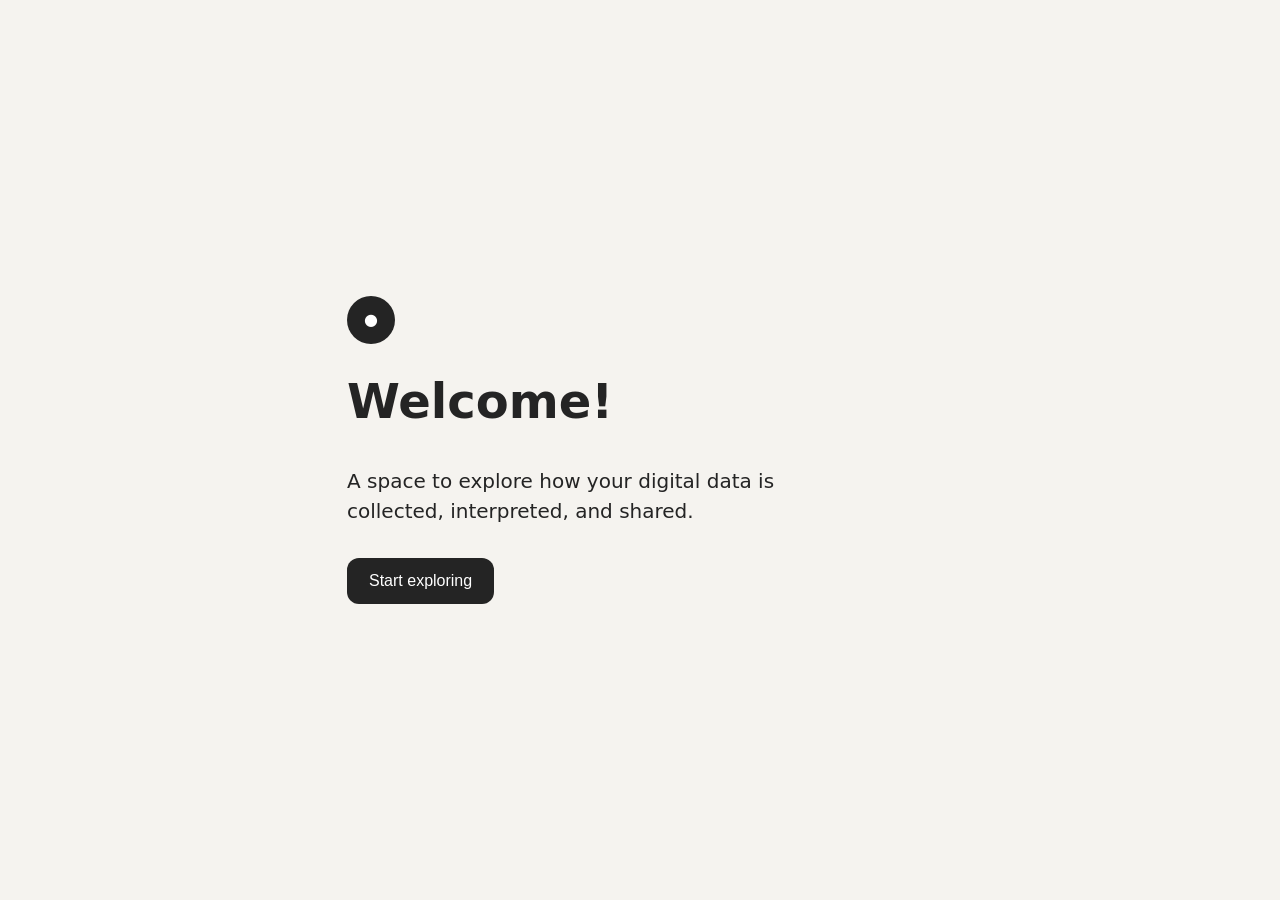
==== index.html @ 69e2d914 "init" ====
<!DOCTYPE html>
<html lang="en">
<head>
  <meta charset="UTF-8">
  <meta name="viewport" content="width=device-width, initial-scale=1.0">
  <title>Private Space</title>
  <link rel="stylesheet" href="style.css">
</head>

<body>
  <main class="container">
    <div class="logo">●</div>

    <h1>Welcome!</h1>

    <p>
      A space to explore how your digital data is collected,
      interpreted, and shared.
    </p>

    <button onclick="start()">Start exploring</button>
  </main>

  <script src="script.js"></script>
</body>
</html>
---- style.css ----
* {
  box-sizing: border-box;
}

body {
  margin: 0;
  font-family: system-ui, sans-serif;
  background: #f5f3ef;
  color: #242424;
}

.container {
  max-width: 650px;
  margin: 0 auto;
  min-height: 100vh;
  display: flex;
  flex-direction: column;
  justify-content: center;
  padding: 32px;
}

.logo {
  width: 48px;
  height: 48px;
  border-radius: 50%;
  background: #242424;
  color: white;
  display: grid;
  place-items: center;
  margin-bottom: 32px;
}

h1 {
  font-size: 48px;
  line-height: 1.05;
  margin: 0 0 20px;
}

p {
  font-size: 20px;
  line-height: 1.5;
  max-width: 520px;
  margin-bottom: 32px;
}

button {
  width: fit-content;
  padding: 14px 22px;
  border: 0;
  border-radius: 12px;
  background: #242424;
  color: white;
  font-size: 16px;
  cursor: pointer;
}

button:hover {
  opacity: 0.8;
}
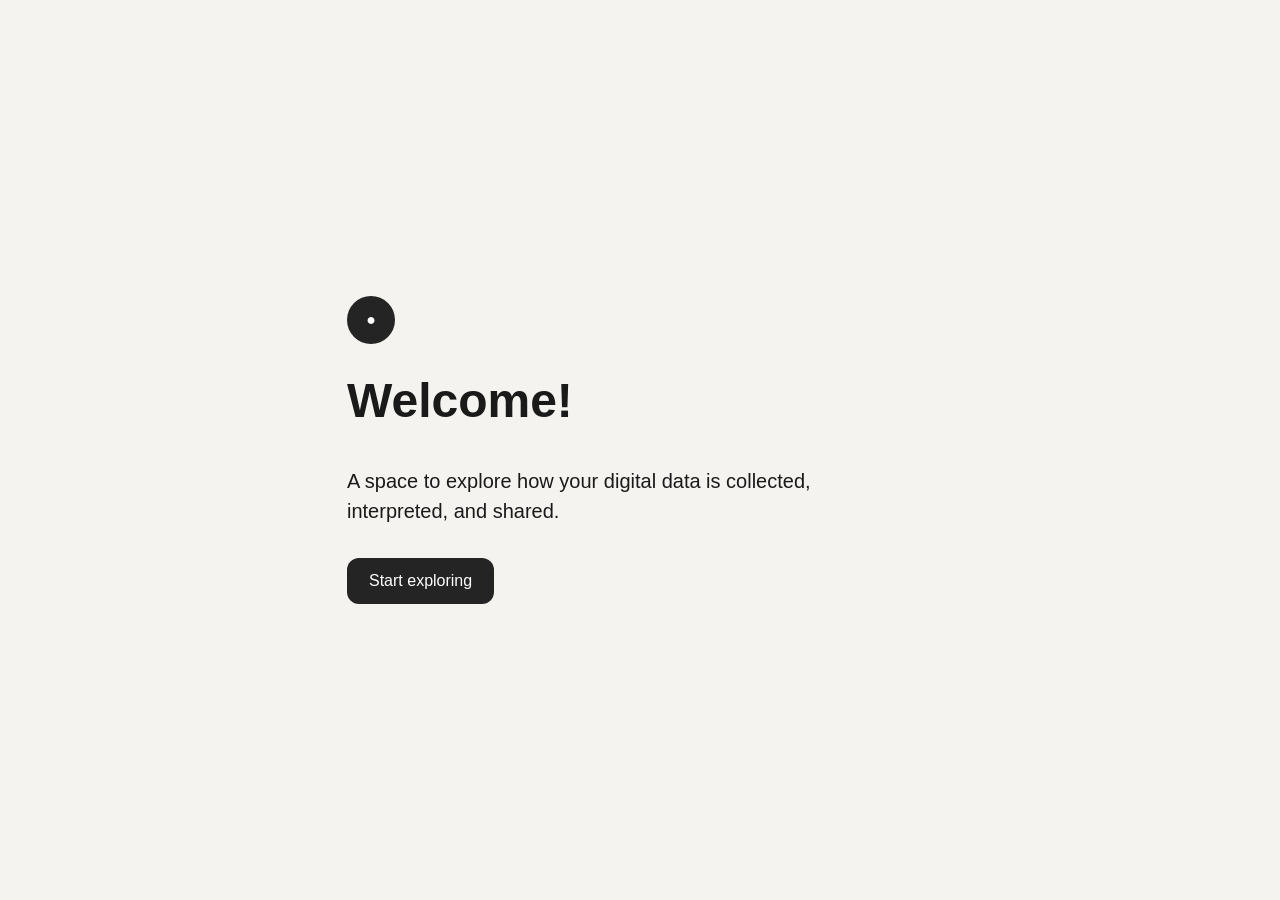
==== commit 0bd9a57c: "feat: sam conversation with interactive messaging, UI needs lots of polishing and convo is too verbo" ====
--- a/index.html
+++ b/index.html
@@ -18,7 +18,9 @@
       interpreted, and shared.
     </p>
 
-    <button onclick="start()">Start exploring</button>
+    <button onclick="window.location.href='messages.html'">
+      Start exploring
+    </button>
   </main>
 
   <script src="script.js"></script>
--- a/style.css
+++ b/style.css
@@ -56,4 +56,260 @@
 
 button:hover {
   opacity: 0.8;
+}
+
+/* Shared styles */
+
+* {
+  box-sizing: border-box;
+}
+
+body {
+  margin: 0;
+  font-family: "Nunito", sans-serif;
+  color: #1a1a1a;
+}
+
+button,
+input {
+  font: inherit;
+}
+
+button,
+a {
+  -webkit-tap-highlight-color: transparent;
+}
+
+button:focus-visible,
+a:focus-visible,
+input:focus-visible {
+  outline: 3px solid #8b684c;
+  outline-offset: 4px;
+}
+
+/* Messaging app */
+
+.app-body {
+  background: #f9f5eb;
+  min-height: 100vh;
+}
+
+.messages-app {
+  width: 100%;
+  max-width: 480px;
+  min-height: 100vh;
+  margin: 0 auto;
+  padding: 48px 20px 32px;
+  background: #fff;
+}
+
+.messages-header {
+  display: flex;
+  align-items: center;
+  justify-content: space-between;
+  gap: 12px;
+  margin: 0 4px 24px;
+}
+
+.messages-header h1 {
+  font-size: 28px;
+  font-weight: 800;
+  line-height: 1.3;
+  margin: 0;
+}
+
+.subtitle {
+  font-size: 13px;
+  color: #777;
+  margin: 4px 0 0;
+}
+
+.icon-button {
+  width: 40px;
+  height: 40px;
+  border: none;
+  border-radius: 50%;
+  background: #1a1a1a;
+  color: white;
+  font-size: 19px;
+  cursor: pointer;
+}
+
+.search-box {
+  display: flex;
+  align-items: center;
+  gap: 12px;
+  padding: 0 16px;
+  height: 46px;
+  border-radius: 30px;
+  background: #f9f5eb;
+  color: #777;
+  margin-bottom: 16px;
+}
+
+.search-box input {
+  width: 100%;
+  min-width: 0;
+  border: none;
+  outline: none;
+  background: transparent;
+  color: #1a1a1a;
+}
+
+.search-box input:focus-visible {
+  outline: 2px solid #8b684c;
+  outline-offset: 3px;
+  border-radius: 4px;
+}
+
+.conversation-list {
+  display: flex;
+  flex-direction: column;
+}
+
+.conversation {
+  display: flex;
+  align-items: center;
+  gap: 16px;
+  padding: 16px 0;
+  min-width: 0;
+  text-decoration: none;
+  color: inherit;
+  border-bottom: 1px solid rgba(0, 0, 0, 0.07);
+  transition: background 150ms ease;
+}
+
+.conversation:hover {
+  background: #fcfaf6;
+}
+
+.avatar {
+  width: 48px;
+  height: 48px;
+  flex: 0 0 48px;
+  display: grid;
+  place-items: center;
+  border: 2px solid #1a1a1a;
+  border-radius: 50%;
+  background: #f9f5eb;
+  font-size: 17px;
+  font-weight: 900;
+}
+
+.avatar-sam {
+  background: #f5e5d8;
+}
+
+.avatar-mum {
+  background: #e9efdf;
+}
+
+.avatar-alex {
+  background: #e9e5f3;
+}
+
+.conversation-info {
+  min-width: 0;
+  flex: 1;
+}
+
+.conversation-heading {
+  display: flex;
+  align-items: center;
+  gap: 8px;
+  min-width: 0;
+}
+
+.contact-name {
+  font-size: 15px;
+  font-weight: 900;
+}
+
+.tag {
+  background: #f8e8dc;
+  color: #a45d36;
+  padding: 3px 8px;
+  border-radius: 20px;
+  font-size: 10px;
+  font-weight: 900;
+  white-space: nowrap;
+}
+
+.time {
+  margin-left: auto;
+  color: #888;
+  font-size: 11px;
+  white-space: nowrap;
+}
+
+.preview {
+  overflow: hidden;
+  white-space: nowrap;
+  text-overflow: ellipsis;
+  margin: 5px 0 0;
+  color: #777;
+  font-size: 13px;
+  font-weight: 600;
+}
+
+.app-footer {
+  text-align: center;
+  font-size: 12px;
+  color: #888;
+  margin-top: 32px;
+}
+
+/* Respect reduced-motion preferences */
+
+@media (prefers-reduced-motion: reduce) {
+  *,
+  *::before,
+  *::after {
+    scroll-behavior: auto !important;
+    transition-duration: 0.01ms !important;
+    animation-duration: 0.01ms !important;
+  }
+}
+
+.typing-dots {
+  display: flex;
+  align-items: center;
+  gap: 5px;
+  min-width: 38px;
+  min-height: 18px;
+}
+
+.typing-dots span {
+  width: 7px;
+  height: 7px;
+  border-radius: 50%;
+  background: #66503E;
+  animation: dot-bounce 1s infinite ease-in-out;
+}
+
+.typing-dots span:nth-child(2) {
+  animation-delay: 0.15s;
+}
+
+.typing-dots span:nth-child(3) {
+  animation-delay: 0.3s;
+}
+
+@keyframes dot-bounce {
+  0%, 60%, 100% {
+    opacity: 0.4;
+    transform: translateY(0);
+  }
+
+  30% {
+    opacity: 1;
+    transform: translateY(-4px);
+  }
+}
+
+@media (prefers-reduced-motion: reduce) {
+  .typing-dots span {
+    animation: none;
+    opacity: 1;
+  }
 }
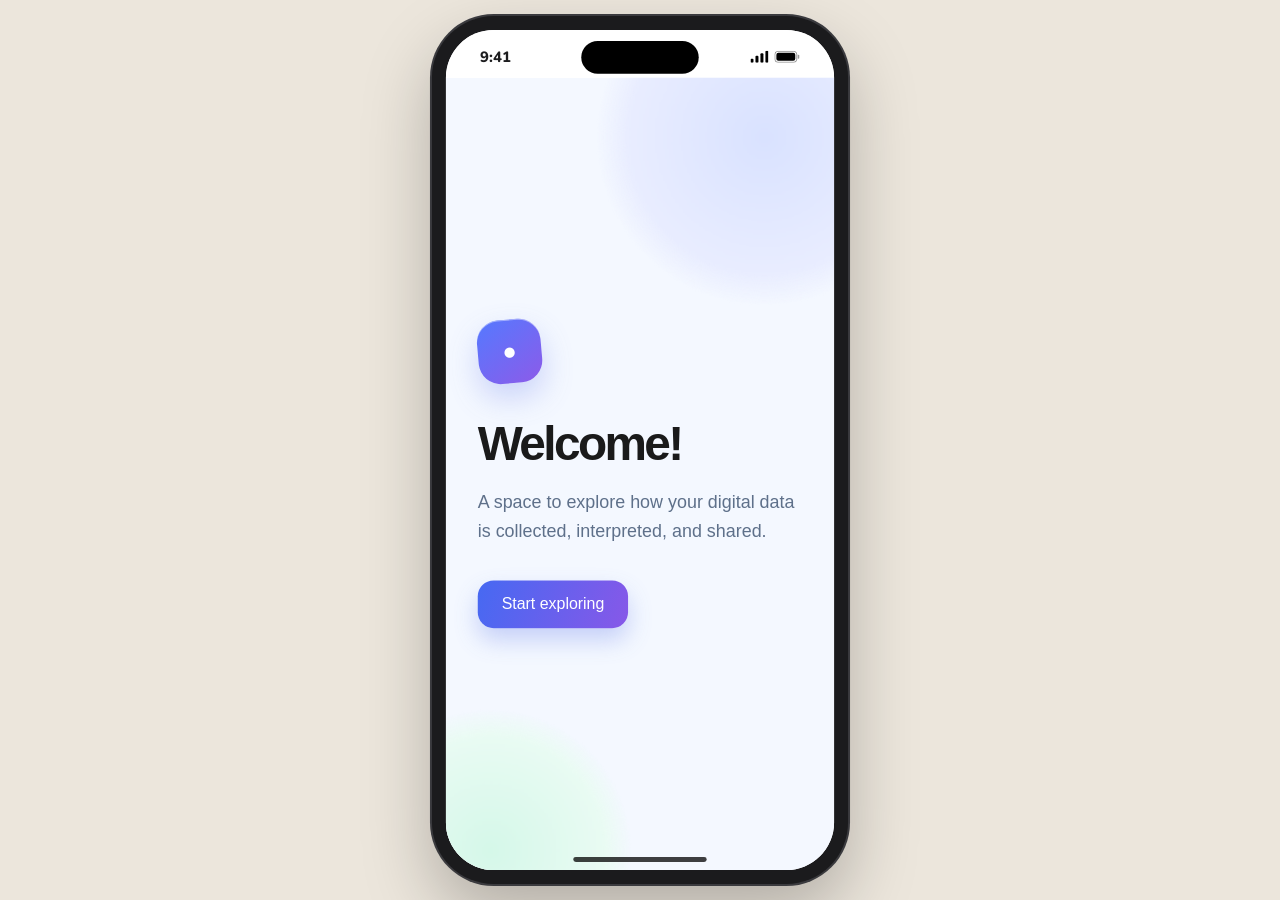
==== commit bd3f9a3e: "feat: added phone frame to messages and notes interface" ====
--- a/index.html
+++ b/index.html
@@ -3,6 +3,7 @@
 <head>
   <meta charset="UTF-8">
   <meta name="viewport" content="width=device-width, initial-scale=1.0">
+  <script src="phone.js"></script>
   <title>Private Space</title>
   <link rel="stylesheet" href="style.css">
 </head>
--- a/style.css
+++ b/style.css
@@ -2,61 +2,115 @@
   box-sizing: border-box;
 }
 
+/* Bright, friendly visual system */
+:root {
+  color-scheme: light;
+  --ink: #18304b;
+  --muted: #718198;
+  --paper: #f4f8ff;
+  --white: #ffffff;
+  --blue: #4669f2;
+  --violet: #8758e8;
+  --mint: #d8f7e9;
+  --line: #e6ecf6;
+}
+
 body {
   margin: 0;
-  font-family: system-ui, sans-serif;
-  background: #f5f3ef;
-  color: #242424;
+  font-family: "Nunito", "Avenir Next", system-ui, sans-serif;
+  background: var(--paper);
+  color: var(--ink);
 }
 
 .container {
-  max-width: 650px;
+  position: relative;
+  isolation: isolate;
+  max-width: 720px;
   margin: 0 auto;
   min-height: 100vh;
   display: flex;
   flex-direction: column;
   justify-content: center;
-  padding: 32px;
+  align-items: flex-start;
+  padding: clamp(32px, 8vw, 80px);
+}
+
+.container::before,
+.container::after {
+  position: fixed;
+  z-index: -1;
+  content: "";
+  border-radius: 50%;
+  filter: blur(1px);
+  pointer-events: none;
+}
+
+.container::before {
+  width: 340px;
+  height: 340px;
+  top: -110px;
+  right: max(-100px, calc((100vw - 1100px) / 2));
+  background: radial-gradient(circle, #d9e2ff 0%, #e9edff 58%, transparent 70%);
+}
+
+.container::after {
+  width: 280px;
+  height: 280px;
+  bottom: -120px;
+  left: max(-95px, calc((100vw - 1100px) / 2));
+  background: radial-gradient(circle, #d5f8e9 0%, #e9fbf3 58%, transparent 72%);
 }
 
 .logo {
-  width: 48px;
-  height: 48px;
-  border-radius: 50%;
-  background: #242424;
+  width: 64px;
+  height: 64px;
+  border-radius: 22px;
+  background: linear-gradient(145deg, #5579ff, #8c5be9);
   color: white;
   display: grid;
   place-items: center;
-  margin-bottom: 32px;
+  margin-bottom: 36px;
+  font-size: 24px;
+  box-shadow: 0 14px 30px #6379e94a, inset 0 1px 0 #ffffff70;
+  transform: rotate(-5deg);
 }
 
 h1 {
-  font-size: 48px;
+  font-size: clamp(48px, 8vw, 72px);
   line-height: 1.05;
-  margin: 0 0 20px;
+  letter-spacing: -0.055em;
+  margin: 0 0 18px;
 }
 
 p {
-  font-size: 20px;
-  line-height: 1.5;
+  font-size: clamp(18px, 2.5vw, 21px);
+  line-height: 1.65;
   max-width: 520px;
-  margin-bottom: 32px;
+  margin: 0 0 34px;
+  color: #5e708a;
 }
 
 button {
   width: fit-content;
-  padding: 14px 22px;
+  padding: 15px 24px;
   border: 0;
-  border-radius: 12px;
-  background: #242424;
+  border-radius: 16px;
+  background: linear-gradient(110deg, var(--blue), var(--violet));
   color: white;
   font-size: 16px;
+  font-weight: 800;
   cursor: pointer;
+  box-shadow: 0 12px 24px #536fe64a;
+  transition: transform 180ms ease, box-shadow 180ms ease, filter 180ms ease;
 }
 
 button:hover {
-  opacity: 0.8;
-}
+  filter: saturate(1.12) brightness(1.04);
+  transform: translateY(-2px);
+  box-shadow: 0 16px 28px #536fe65c;
+}
+
+button:active { transform: translateY(0) scale(.98); }
 
 /* Shared styles */
 
@@ -90,17 +144,19 @@
 /* Messaging app */
 
 .app-body {
-  background: #f9f5eb;
+  background: radial-gradient(ellipse at 50% -15%, #e2eaff 0, #f4f8ff 48%, #f1fbf7 100%);
   min-height: 100vh;
 }
 
 .messages-app {
   width: 100%;
-  max-width: 480px;
+  max-width: 520px;
   min-height: 100vh;
   margin: 0 auto;
-  padding: 48px 20px 32px;
-  background: #fff;
+  padding: 40px 24px 36px;
+  background: rgba(255,255,255,.88);
+  box-shadow: 0 0 70px #5069a20d;
+  backdrop-filter: blur(18px);
 }
 
 .messages-header {
@@ -108,11 +164,11 @@
   align-items: center;
   justify-content: space-between;
   gap: 12px;
-  margin: 0 4px 24px;
+  margin: 0 2px 28px;
 }
 
 .messages-header h1 {
-  font-size: 28px;
+  font-size: 32px;
   font-weight: 800;
   line-height: 1.3;
   margin: 0;
@@ -120,7 +176,7 @@
 
 .subtitle {
   font-size: 13px;
-  color: #777;
+  color: var(--muted);
   margin: 4px 0 0;
 }
 
@@ -129,11 +185,15 @@
   height: 40px;
   border: none;
   border-radius: 50%;
-  background: #1a1a1a;
+  background: linear-gradient(145deg, #5579ff, #865be8);
   color: white;
   font-size: 19px;
   cursor: pointer;
-}
+  box-shadow: 0 7px 16px #5579ff3b;
+  transition: transform 180ms ease, box-shadow 180ms ease;
+}
+
+.icon-button:hover { transform: translateY(-2px) rotate(-5deg); box-shadow: 0 10px 18px #5579ff55; }
 
 .search-box {
   display: flex;
@@ -142,10 +202,14 @@
   padding: 0 16px;
   height: 46px;
   border-radius: 30px;
-  background: #f9f5eb;
-  color: #777;
-  margin-bottom: 16px;
-}
+  background: #f4f7ff;
+  color: #8b9bb2;
+  margin-bottom: 22px;
+  border: 1px solid #e9eef9;
+  transition: border-color 180ms ease, box-shadow 180ms ease, background 180ms ease;
+}
+
+.search-box:focus-within { background: #fff; border-color: #9bafff; box-shadow: 0 0 0 4px #6d83ff16; }
 
 .search-box input {
   width: 100%;
@@ -153,11 +217,11 @@
   border: none;
   outline: none;
   background: transparent;
-  color: #1a1a1a;
+  color: var(--ink);
 }
 
 .search-box input:focus-visible {
-  outline: 2px solid #8b684c;
+  outline: 2px solid #8298ff;
   outline-offset: 3px;
   border-radius: 4px;
 }
@@ -171,16 +235,20 @@
   display: flex;
   align-items: center;
   gap: 16px;
-  padding: 16px 0;
+  padding: 17px 12px;
+  margin: 0 -12px;
   min-width: 0;
   text-decoration: none;
   color: inherit;
-  border-bottom: 1px solid rgba(0, 0, 0, 0.07);
-  transition: background 150ms ease;
+  border-bottom: 1px solid var(--line);
+  border-radius: 18px;
+  transition: background 180ms ease, transform 180ms ease, box-shadow 180ms ease;
 }
 
 .conversation:hover {
-  background: #fcfaf6;
+  background: linear-gradient(100deg, #f4f7ff, #f7fffb);
+  transform: translateX(3px);
+  box-shadow: 0 8px 22px #3e58940b;
 }
 
 .avatar {
@@ -189,23 +257,31 @@
   flex: 0 0 48px;
   display: grid;
   place-items: center;
-  border: 2px solid #1a1a1a;
-  border-radius: 50%;
-  background: #f9f5eb;
+  border: 0;
+  border-radius: 50%;
+  background: #e8edff;
+  color: #415ed3;
   font-size: 17px;
   font-weight: 900;
-}
+  box-shadow: inset 0 0 0 1px #fff, 0 4px 10px #324c8512;
+  transition: transform 180ms ease;
+}
+
+.conversation:hover .avatar { transform: scale(1.08) rotate(-4deg); }
 
 .avatar-sam {
-  background: #f5e5d8;
+  background: #ffe3d7;
+  color: #b54f42;
 }
 
 .avatar-mum {
-  background: #e9efdf;
+  background: #d8f7e9;
+  color: #248360;
 }
 
 .avatar-alex {
-  background: #e9e5f3;
+  background: #eee2ff;
+  color: #7543bd;
 }
 
 .conversation-info {
@@ -226,8 +302,8 @@
 }
 
 .tag {
-  background: #f8e8dc;
-  color: #a45d36;
+  background: #eee9ff;
+  color: #714ed0;
   padding: 3px 8px;
   border-radius: 20px;
   font-size: 10px;
@@ -237,7 +313,7 @@
 
 .time {
   margin-left: auto;
-  color: #888;
+  color: #91a0b4;
   font-size: 11px;
   white-space: nowrap;
 }
@@ -247,7 +323,7 @@
   white-space: nowrap;
   text-overflow: ellipsis;
   margin: 5px 0 0;
-  color: #777;
+  color: #718198;
   font-size: 13px;
   font-weight: 600;
 }
@@ -255,8 +331,14 @@
 .app-footer {
   text-align: center;
   font-size: 12px;
-  color: #888;
+  color: #8796aa;
   margin-top: 32px;
+}
+
+@media (max-width: 520px) {
+  .messages-app { padding: 30px 20px 28px; }
+  .conversation { gap: 13px; }
+  .tag { padding: 3px 6px; font-size: 9px; }
 }
 
 /* Respect reduced-motion preferences */
@@ -312,4 +394,299 @@
     animation: none;
     opacity: 1;
   }
-}+}
+
+/* Shared conversation screens */
+[hidden] { display: none !important; }
+
+.chat-app {
+  width: 100%;
+  max-width: 430px;
+  height: 100vh;
+  height: 100dvh;
+  min-height: 500px;
+  margin: 0 auto;
+  display: flex;
+  flex-direction: column;
+  overflow: hidden;
+  position: relative;
+  background: linear-gradient(180deg, #f2f6ff 0%, #f5fbff 58%, #f0fbf7 100%);
+  box-shadow: 0 0 70px #3d5c9714;
+}
+
+.chat-header {
+  flex-shrink: 0;
+  height: 88px;
+  padding: 22px 18px 10px;
+  background: rgba(255,255,255,.94);
+  border-bottom: 1px solid #e3eaf8;
+  box-shadow: 0 6px 20px #294a8510;
+  display: flex;
+  align-items: center;
+  gap: 12px;
+  z-index: 2;
+}
+
+.back-button {
+  width: 32px;
+  height: 32px;
+  flex-shrink: 0;
+  display: flex;
+  align-items: center;
+  justify-content: center;
+  border-radius: 50%;
+  background: #eef1ff;
+  color: #5369df;
+  text-decoration: none;
+  font-size: 27px;
+  font-weight: 700;
+  line-height: 1;
+  transition: transform 160ms ease, background 160ms ease;
+}
+
+.back-button:hover { transform: translateX(-2px); background: #e2e8ff; }
+
+.chat-avatar {
+  width: 40px;
+  height: 40px;
+  flex-shrink: 0;
+  display: flex;
+  align-items: center;
+  justify-content: center;
+  border-radius: 50%;
+  border: 2px solid white;
+  color: white;
+  font-size: 16px;
+  font-weight: 900;
+  box-shadow: 0 3px 10px #5069a226;
+}
+
+.chat-avatar.avatar-sam { background: linear-gradient(145deg, #ffb18a, #ff806f); }
+.chat-avatar.avatar-mum { background: linear-gradient(145deg, #62d9ae, #31b98e); }
+.chat-avatar.avatar-alex { background: linear-gradient(145deg, #a78bfa, #7955e8); }
+
+.contact-details { min-width: 0; }
+
+.chat-header .contact-name {
+  color: #18304b;
+  font-size: 15px;
+  font-weight: 900;
+}
+
+.contact-status {
+  margin-top: 3px;
+  color: #8a9ab5;
+  font-size: 11px;
+  font-weight: 700;
+  transition: color 0.25s ease;
+}
+
+.contact-status.typing { color: #9ca3af !important; font-weight: 800; }
+.contact-status.online { color: #4aa8ff !important; font-weight: 800; }
+
+.contact-status.typing::after {
+  content: "...";
+  display: inline-block;
+  width: 0;
+  overflow: hidden;
+  vertical-align: bottom;
+  animation: typing-dots 1.2s steps(4, end) infinite;
+}
+
+@keyframes typing-dots { to { width: 12px; } }
+
+.more-button {
+  width: 32px;
+  height: 32px;
+  margin-left: auto;
+  flex-shrink: 0;
+  display: flex;
+  align-items: center;
+  justify-content: center;
+  background: #f3f6ff;
+  border: 1px solid #e4eaf8;
+  border-radius: 50%;
+  color: #627593;
+  font-size: 20px;
+  cursor: default;
+}
+
+.chat-content {
+  flex: 1;
+  min-height: 0;
+  overflow-y: auto;
+  overscroll-behavior-y: contain;
+  padding: 22px 18px 30px;
+  scroll-behavior: smooth;
+}
+
+.story-label {
+  width: fit-content;
+  max-width: 100%;
+  margin: 0 auto 20px;
+  padding: 8px 14px;
+  background: #eef1ff;
+  border: 1px solid #e0e6ff;
+  border-radius: 999px;
+  color: #6474bd;
+  text-align: center;
+  font-size: 11px;
+  font-weight: 800;
+  letter-spacing: .2px;
+  box-shadow: 0 4px 12px #536fe40b;
+}
+
+.bubble {
+  width: fit-content;
+  max-width: 90%;
+  margin: 12px 0;
+  padding: 14px 17px;
+  font-size: 17px;
+  font-weight: 600;
+  line-height: 1.55;
+  overflow-wrap: anywhere;
+}
+
+.received {
+  margin-right: auto;
+  background: white;
+  border: 1px solid #e6ecf6;
+  border-radius: 20px 20px 20px 7px;
+  color: #304661;
+  box-shadow: 0 5px 14px #34517d12;
+}
+
+.sent {
+  margin-left: auto;
+  background: #d9f7ea;
+  border: 1px solid #c5eddb;
+  border-radius: 20px 20px 7px 20px;
+  color: #245d4d;
+  box-shadow: 0 5px 14px #40a57b1c;
+}
+
+.date-divider {
+  margin: 26px 0 18px;
+  color: #788aa4;
+  text-align: center;
+  font-size: 11px;
+  font-weight: 800;
+}
+
+.reply-panel {
+  flex-shrink: 0;
+  padding: 17px 18px 22px;
+  background: rgba(255,255,255,.96);
+  border-top: 1px solid #e3eaf8;
+  border-radius: 24px 24px 0 0;
+  box-shadow: 0 -8px 24px #36517e0d;
+}
+
+.reply-options { display: grid; gap: 12px; }
+
+.reply-button {
+  width: 100%;
+  min-height: 53px;
+  padding: 14px 16px;
+  border: 1px solid #dce4f3;
+  border-radius: 999px;
+  background: #f8faff;
+  color: #425671;
+  font-family: inherit;
+  font-size: 14px;
+  font-weight: 800;
+  cursor: pointer;
+  box-shadow: none;
+  transition: transform 170ms ease, background 170ms ease, box-shadow 170ms ease;
+}
+
+.reply-button:hover { background: #edf2ff; color: #344d78; transform: translateY(-1px); box-shadow: none; }
+
+.reply-button.primary {
+  min-height: 60px;
+  padding: 14px 20px;
+  display: flex;
+  align-items: center;
+  justify-content: space-between;
+  gap: 12px;
+  background: linear-gradient(110deg, #4f72f4, #8159e6);
+  border-color: transparent;
+  color: white;
+  text-align: left;
+  box-shadow: 0 8px 18px #6275e544;
+}
+
+.reply-button.primary:hover { background: linear-gradient(110deg, #4266ec, #754ada); color: white; box-shadow: 0 8px 18px #6275e544; }
+
+.reply-button.primary .arrow {
+  width: 28px;
+  height: 28px;
+  flex-shrink: 0;
+  display: flex;
+  align-items: center;
+  justify-content: center;
+  background: #ffffff2e;
+  color: white;
+  border-radius: 50%;
+  font-size: 16px;
+}
+
+.reply-button:active { transform: translateY(1px); }
+.reply-button:focus-visible, .back-button:focus-visible { outline: 3px solid #8298ff; outline-offset: 4px; }
+
+.home-indicator {
+  flex-shrink: 0;
+  height: 20px;
+  display: flex;
+  align-items: center;
+  justify-content: center;
+  background: white;
+}
+
+.home-indicator span { width: 120px; height: 5px; background: #c7d0df; border-radius: 999px; }
+
+.lesson { 
+  margin-top: 30px; 
+  padding: 22px 18px; 
+  background: linear-gradient(135deg, #eef4ff 0%, #f3e8ff 100%);
+  border: 1.5px solid #d9e2ff;
+  border-radius: 22px;
+}
+.lesson-heading { margin: 0 0 10px; color: #1e1b4b; font-size: 20px; line-height: 1.35; font-weight: 900; }
+.lesson-intro { margin: 0 0 18px; color: #111827; font-size: 15px; line-height: 1.5; font-weight: 800; }
+.quiz-card { padding: 18px; background: #ffffff; border: 1.5px solid #c9d6ff; border-radius: 18px; box-shadow: 0 12px 30px #5b7cff1f; }
+.quiz-label { margin: 0 0 8px; color: #7c5cff; font-size: 11px; font-weight: 900; letter-spacing: .8px; text-transform: uppercase; }
+.quiz-question { margin: 0 0 10px; color: #1e293b; font-size: 17px; line-height: 1.4; font-weight: 900; }
+.quiz-context { margin: 0 0 16px; color: #475569; font-size: 13px; line-height: 1.6; font-weight: 600; }
+.quiz-choices { display: grid; gap: 10px; }
+
+.quiz-choice {
+  width: 100%;
+  padding: 12px 14px;
+  background: #ffffff;
+  border: 2px solid #a9c0ff;
+  border-radius: 14px;
+  color: #253a5a;
+  font-family: inherit;
+  font-size: 13px;
+  font-weight: 700;
+  line-height: 1.5;
+  text-align: left;
+  cursor: pointer;
+  box-shadow: 0 2px 8px #5b7cff0d;
+  transition: transform 160ms ease, border-color 160ms ease, background 160ms ease;
+}
+.quiz-choice:hover:not(:disabled) { border-color: #5b8aff; background: #e9efff; transform: translateY(-1px); box-shadow: 0 6px 16px #5b7cff22; }
+.quiz-choice.correct-answer { border: 2px solid #22c55e; background: #dcfce7; color: #166534; }
+#feedback { margin-top: 14px; padding: 14px; background: #e6f0ff; border-left: 4px solid #4aa8ff; border-radius: 12px; color: #1e3a5f; font-size: 13px; line-height: 1.6; font-weight: 600; }
+.back-to-messages { display: block; margin: 24px 0 8px; color: #667cc9; font-size: 13px; font-weight: 800; text-align: center; }
+.back-to-messages:hover { color: #4b60b6; }
+
+@media (max-width: 430px) {
+  .chat-app { min-height: 100dvh; }
+  .chat-header { padding-top: 16px; }
+}
+
+@media (prefers-reduced-motion: reduce) {
+  .contact-status.typing::after { animation: none; width: 12px; }
+}
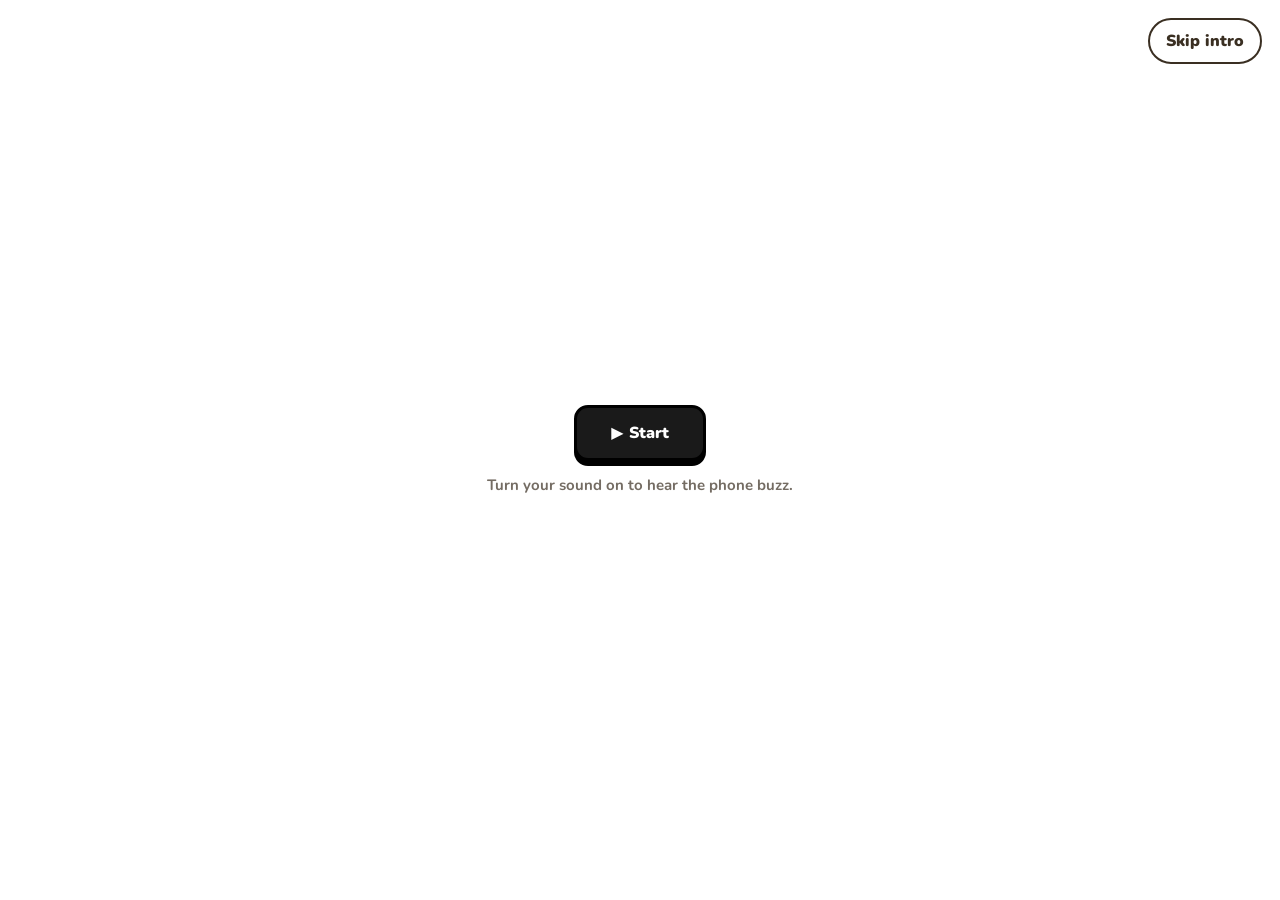
==== commit 9b5aea6f: "feat: intro for the platform now supporting various courses, with a home screen of course apps, a So" ====
--- a/index.html
+++ b/index.html
@@ -10,7 +10,7 @@
 
 <body>
   <main class="container">
-    <div class="logo">●</div>
+    <img class="logo" src="img/intro/app-icon.png" alt="Private Space app icon">
 
     <h1>Welcome!</h1>
 
--- a/style.css
+++ b/style.css
@@ -61,17 +61,14 @@
   background: radial-gradient(circle, #d5f8e9 0%, #e9fbf3 58%, transparent 72%);
 }
 
+/* The app icon on the Welcome page (same icon as on the phone's home screen) */
 .logo {
-  width: 64px;
-  height: 64px;
-  border-radius: 22px;
-  background: linear-gradient(145deg, #5579ff, #8c5be9);
-  color: white;
-  display: grid;
-  place-items: center;
+  display: block;
+  width: 76px;
+  height: 76px;
   margin-bottom: 36px;
-  font-size: 24px;
-  box-shadow: 0 14px 30px #6379e94a, inset 0 1px 0 #ffffff70;
+  image-rendering: pixelated;
+  filter: drop-shadow(0 12px 22px #6379e955);
   transform: rotate(-5deg);
 }
 
@@ -678,7 +675,7 @@
 }
 .quiz-choice:hover:not(:disabled) { border-color: #5b8aff; background: #e9efff; transform: translateY(-1px); box-shadow: 0 6px 16px #5b7cff22; }
 .quiz-choice.correct-answer { border: 2px solid #22c55e; background: #dcfce7; color: #166534; }
-#feedback { margin-top: 14px; padding: 14px; background: #e6f0ff; border-left: 4px solid #4aa8ff; border-radius: 12px; color: #1e3a5f; font-size: 13px; line-height: 1.6; font-weight: 600; }
+#feedback, .quiz-feedback { margin-top: 14px; padding: 14px; background: #e6f0ff; border-left: 4px solid #4aa8ff; border-radius: 12px; color: #1e3a5f; font-size: 13px; line-height: 1.6; font-weight: 600; }
 .back-to-messages { display: block; margin: 24px 0 8px; color: #667cc9; font-size: 13px; font-weight: 800; text-align: center; }
 .back-to-messages:hover { color: #4b60b6; }
 
@@ -690,3 +687,82 @@
 @media (prefers-reduced-motion: reduce) {
   .contact-status.typing::after { animation: none; width: 12px; }
 }
+
+/* ---------- Shared learner tools (tools.js): sheets, notes, summary, settings ---------- */
+
+.header-actions { margin-left: auto; display: flex; align-items: center; gap: 8px; }
+.header-actions .more-button { margin-left: 0; cursor: pointer; font-family: inherit; }
+
+.pill-button {
+  display: inline-flex; align-items: center; gap: 6px; height: 40px; padding: 0 14px;
+  border: none; border-radius: 20px; background: linear-gradient(145deg, #5579ff, #865be8);
+  color: #fff; font: 800 14px 'Nunito', sans-serif; cursor: pointer; box-shadow: 0 7px 16px #5579ff3b;
+}
+.pill-button.small { height: 32px; padding: 0 12px; font-size: 13px; box-shadow: none; }
+.pill-button.quiet { background: #f3f6ff; color: #425671; border: 1px solid #e4eaf8; box-shadow: none; }
+.pill-button svg, .round-button svg { width: 18px; height: 18px; fill: none; stroke: currentColor; stroke-width: 1.8; stroke-linecap: round; stroke-linejoin: round; }
+.round-button {
+  width: 40px; height: 40px; display: inline-flex; align-items: center; justify-content: center;
+  flex-shrink: 0; padding: 0; border-radius: 50%; border: 1px solid #e4eaf8; background: #f3f6ff; color: #425671; cursor: pointer; box-shadow: none;
+}
+.round-button:hover { background: #e2e8ff; filter: none; box-shadow: none; }
+.round-button.small { width: 32px; height: 32px; }
+.round-button.small svg { width: 17px; height: 17px; }
+.confirm-actions { display: grid; gap: 10px; margin-top: 8px; }
+
+.sheet { position: fixed; inset: 0; z-index: 50; background: rgba(20, 24, 40, 0.35); display: flex; justify-content: center; align-items: flex-end; }
+.sheet-panel {
+  width: 100%; max-width: 520px; max-height: 92%; overflow-y: auto; background: #fff;
+  border-radius: 24px 24px 0 0; padding: 20px 18px 32px; font-family: 'Nunito', sans-serif; color: #1f2a3d;
+}
+.sheet-top { display: flex; align-items: center; justify-content: space-between; }
+.sheet-top h2 { margin: 0; font-size: 24px; font-weight: 800; }
+.sheet-close { border: 1px solid #dfe5f2; background: #fff; border-radius: 16px; padding: 8px 14px; font: 800 14px 'Nunito', sans-serif; color: #1f2a3d; cursor: pointer; box-shadow: none; width: auto; height: auto; }
+.sheet-intro { margin: 8px 0 18px; color: #5d6b82; font-size: 15px; line-height: 1.45; }
+.sheet-action { margin-left: auto; border: none; border-radius: 14px; padding: 9px 16px; background: #5579ff; color: #fff; font: 800 14px 'Nunito', sans-serif; cursor: pointer; box-shadow: none; width: auto; height: auto; }
+.sheet-link { display: block; margin: 18px auto 0; border: none; background: none; color: #5369df; font: 800 15px 'Nunito', sans-serif; text-decoration: underline; cursor: pointer; box-shadow: none; width: auto; height: auto; }
+
+.notes-form { background: #f4f7ff; border: 1px solid #e9eef9; border-radius: 18px; padding: 14px; margin-bottom: 18px; }
+.notes-label { display: block; font-weight: 800; font-size: 13px; color: #5d6b82; margin-bottom: 6px; }
+.notes-form textarea { width: 100%; box-sizing: border-box; border: 1px solid #dfe5f2; border-radius: 12px; padding: 10px; font: 600 15px 'Nunito', sans-serif; resize: vertical; }
+.notes-form-row { display: flex; align-items: center; gap: 8px; margin-top: 10px; }
+.notes-form-row .notes-label { margin: 0; }
+.notes-form select { border: 1px solid #dfe5f2; border-radius: 10px; padding: 7px; font: 700 14px 'Nunito', sans-serif; background: #fff; }
+.notes-search { display: flex; align-items: center; gap: 10px; height: 42px; padding: 0 14px; border-radius: 22px; background: #f4f7ff; border: 1px solid #e9eef9; color: #8b9bb2; margin-bottom: 14px; }
+.notes-search input { border: none; background: transparent; outline: none; flex: 1; font: 600 15px 'Nunito', sans-serif; }
+.notes-list { list-style: none; margin: 0; padding: 0; display: flex; flex-direction: column; gap: 10px; }
+.note { border: 1px solid #e9eef9; border-radius: 16px; padding: 12px 14px; }
+.note-text { margin: 0 0 8px; font-size: 15px; line-height: 1.4; white-space: pre-wrap; overflow-wrap: anywhere; }
+.note-meta { display: flex; align-items: center; gap: 8px; font-size: 12px; color: #718198; font-weight: 700; }
+.note-tag { background: #eee9ff; color: #714ed0; border-radius: 8px; padding: 2px 8px; }
+.note-delete { margin-left: auto; border: none; background: none; box-shadow: none; padding: 4px; width: auto; height: auto; color: #718198; font: 800 12px 'Nunito', sans-serif; cursor: pointer; text-decoration: underline; }
+.notes-empty { color: #718198; text-align: center; font-size: 14px; }
+
+.summary-title { margin: 14px 0 0; font-size: 18px; font-weight: 900; color: #1e1b4b; }
+.summary-points { list-style: none; margin: 0; padding: 0; display: flex; flex-direction: column; gap: 10px; counter-reset: point; }
+.summary-point { counter-increment: point; display: flex; align-items: flex-start; gap: 10px; border: 1px solid #e9eef9; border-radius: 16px; padding: 12px 12px 12px 14px; }
+.summary-point::before { content: counter(point); flex-shrink: 0; width: 24px; height: 24px; border-radius: 50%; background: #eef1ff; color: #5369df; font-weight: 900; font-size: 13px; display: grid; place-items: center; }
+.summary-point p { margin: 0; flex: 1; font-size: 15px; line-height: 1.45; font-weight: 600; }
+.save-toggle { flex-shrink: 0; border: 1px solid #dfe5f2; background: #fff; color: #5369df; border-radius: 12px; padding: 6px 10px; font: 800 13px 'Nunito', sans-serif; cursor: pointer; box-shadow: none; width: auto; height: auto; }
+.save-toggle[aria-pressed="true"] { background: #dcfce7; border-color: #86efac; color: #166534; }
+
+.setting-row { display: flex; align-items: center; justify-content: space-between; gap: 16px; margin-top: 18px; padding: 14px; border: 1px solid #e9eef9; border-radius: 16px; }
+.setting-name { margin: 0 0 4px; font-weight: 900; font-size: 16px; }
+.setting-help { margin: 0; color: #5d6b82; font-size: 14px; line-height: 1.4; }
+.switch { flex-shrink: 0; position: relative; width: 52px; height: 30px; border-radius: 15px; border: none; background: #cbd3e1; cursor: pointer; padding: 0; box-shadow: none; }
+.switch[aria-checked="true"] { background: #5579ff; }
+.switch-knob { position: absolute; top: 3px; left: 3px; width: 24px; height: 24px; border-radius: 50%; background: #fff; transition: left 150ms ease; }
+.switch[aria-checked="true"] .switch-knob { left: 25px; }
+
+/* A summary shared inside a chat, like a document attachment */
+.summary-attachment { display: flex; align-items: center; gap: 12px; padding: 0; border: none; background: none; text-align: left; font: 600 15px 'Nunito', sans-serif; color: #304661; cursor: pointer; line-height: 1.35; }
+.summary-attachment-icon { width: 40px; height: 40px; flex-shrink: 0; border-radius: 10px; background: #eee9ff; color: #714ed0; display: grid; place-items: center; }
+.summary-attachment-icon svg { width: 22px; height: 22px; fill: none; stroke: currentColor; stroke-width: 1.8; stroke-linecap: round; stroke-linejoin: round; }
+
+/* A finished activity, kept in the chat history */
+.activity-done { width: fit-content; margin: 16px auto; padding: 8px 14px; border-radius: 999px; background: #dcfce7; color: #166534; font-size: 13px; font-weight: 800; }
+.game-skip { margin-top: 10px; }
+.quiz-choice.chosen { border: 2px solid #8159e6; background: #eee9ff; color: #714ed0; }
+.cookie-banner { margin: 0 0 14px; padding: 12px 14px; border-radius: 12px; background: #f8fafc; border: 1px dashed #94a3b8; color: #334155; font-size: 14px; line-height: 1.5; font-weight: 700; }
+/* Highlighted replies without an arrow are centred, like the other replies */
+.reply-button.primary:not(:has(.arrow)) { justify-content: center; text-align: center; }
